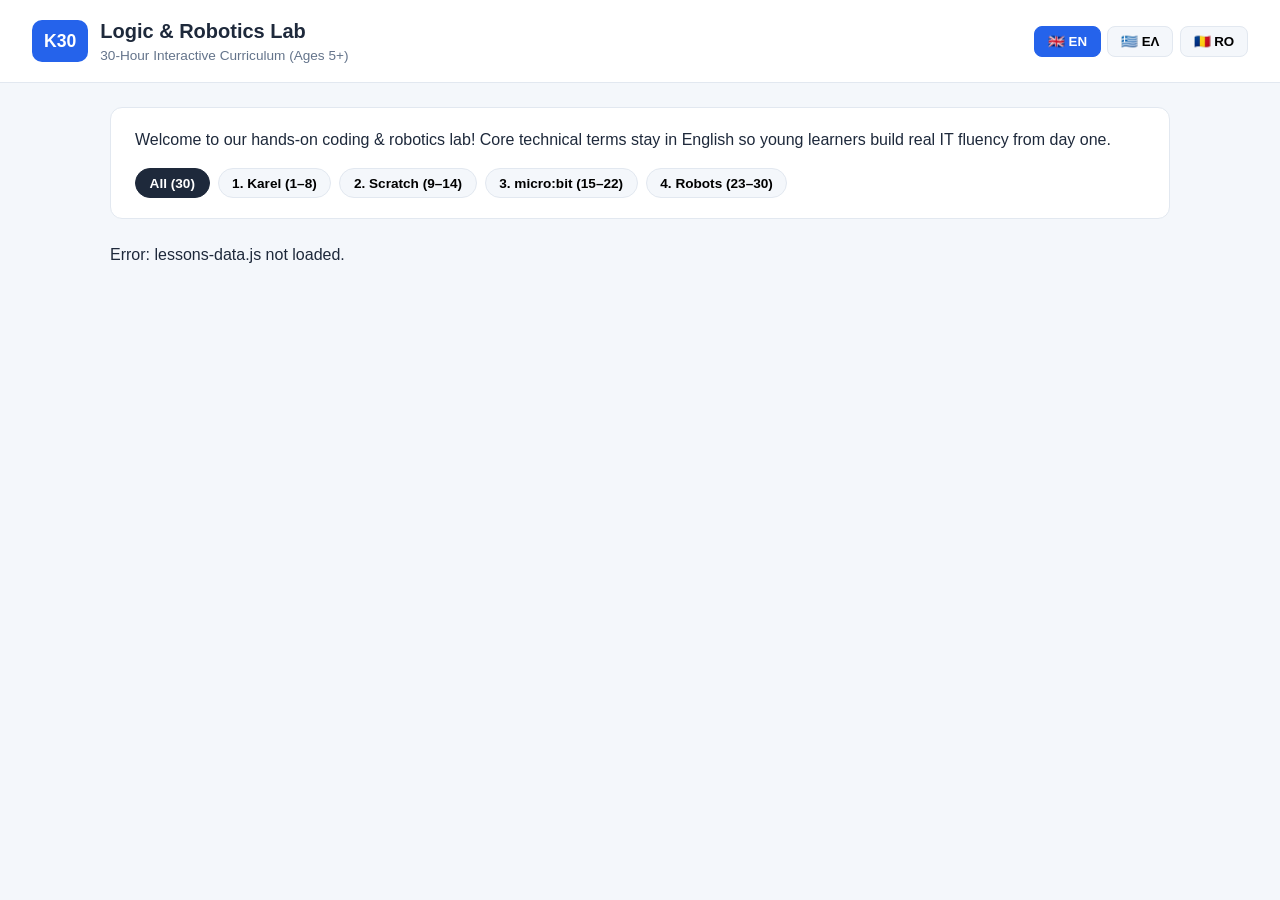
==== index.html @ c2971883 "Fix HTML entity encoding in index.html" ====
<!DOCTYPE html>
<html lang="en">
<head>
  <meta charset="UTF-8">
  <meta name="viewport" content="width=device-width, initial-scale=1.0">
  <meta name="robots" content="noindex, nofollow">
  <title>LAB-K30 | Logic & Robotics Modules</title>
  <link rel="stylesheet" href="style.css">
</head>
<body>
  <header class="topbar">
    <div class="brand">
      <span class="logo-badge">K30</span>
      <div>
        <h1 id="site-title">Logic & Robotics Lab</h1>
        <p id="site-subtitle">30-Hour Interactive Curriculum (Ages 5+)</p>
      </div>
    </div>
    <div class="lang-switcher" role="group" aria-label="Language Switcher">
      <button class="lang-btn active" data-lang="en" onclick="setLanguage('en')">🇬🇧 EN</button>
      <button class="lang-btn" data-lang="el" onclick="setLanguage('el')">🇬🇷 ΕΛ</button>
      <button class="lang-btn" data-lang="ro" onclick="setLanguage('ro')">🇷🇴 RO</button>
    </div>
  </header>

  <main class="container">
    <section class="intro-banner">
      <p id="intro-text">
        Welcome to our hands-on coding & robotics lab! Core technical terms stay in English so young learners build real IT fluency from day one.
      </p>
      <div class="module-filters">
        <button class="filter-btn active" onclick="filterModule('all', this)" id="btn-all">All (30)</button>
        <button class="filter-btn" onclick="filterModule(1, this)">1. Karel (1–8)</button>
        <button class="filter-btn" onclick="filterModule(2, this)">2. Scratch (9–14)</button>
        <button class="filter-btn" onclick="filterModule(3, this)">3. micro:bit (15–22)</button>
        <button class="filter-btn" onclick="filterModule(4, this)">4. Robots (23–30)</button>
      </div>
    </section>

    <section id="lessons-grid" class="lessons-grid"></section>
  </main>

  <!-- Modal pentru detalii lecție & script video -->
  <div id="lesson-modal" class="modal hidden" onclick="closeModalOnBackdrop(event)">
    <div class="modal-content">
      <button class="close-btn" onclick="closeModal()">&times;</button>
      <span id="modal-badge" class="badge">Module 1</span>
      <h2 id="modal-title">Lesson Title</h2>
      <p id="modal-desc" class="modal-desc"></p>
      
      <div class="levels-box">
        <div class="level-card explorer">
          <h4 id="lbl-explorer">Explorer (Ages 5–7)</h4>
          <p id="modal-explorer"></p>
        </div>
        <div class="level-card builder">
          <h4 id="lbl-builder">Builder (Ages 8+)</h4>
          <p id="modal-builder"></p>
        </div>
      </div>

      <div class="video-box">
        <h4 id="lbl-video">60-Sec Video Preview</h4>
        <div id="modal-video-placeholder" class="video-placeholder">
          Video preview will appear here once uploaded.
        </div>
      </div>
    </div>
  </div>

  <script src="app.js"></script>
</body>
</html>
---- style.css ----
:root {
  --bg: #f4f7fb;
  --surface: #ffffff;
  --primary: #2563eb;
  --primary-dark: #1d4ed8;
  --text: #1e293b;
  --muted: #64748b;
  --border: #e2e8f0;
  --explorer-bg: #ecfdf5;
  --explorer-border: #10b981;
  --builder-bg: #eff6ff;
  --builder-border: #3b82f6;
}

* { box-sizing: border-box; margin: 0; padding: 0; }

body {
  font-family: -apple-system, BlinkMacSystemFont, "Segoe UI", Roboto, sans-serif;
  background: var(--bg);
  color: var(--text);
  line-height: 1.5;
}

.topbar {
  background: var(--surface);
  border-bottom: 1px solid var(--border);
  padding: 1rem 2rem;
  display: flex;
  justify-content: space-between;
  align-items: center;
  flex-wrap: wrap;
  gap: 1rem;
  position: sticky;
  top: 0;
  z-index: 10;
}

.brand { display: flex; align-items: center; gap: 0.75rem; }

.logo-badge {
  background: var(--primary);
  color: #fff;
  font-weight: 800;
  padding: 0.5rem 0.75rem;
  border-radius: 10px;
  font-size: 1.1rem;
}

.brand h1 { font-size: 1.25rem; }
.brand p { font-size: 0.85rem; color: var(--muted); }

.lang-switcher { display: flex; gap: 0.4rem; }

.lang-btn {
  border: 1px solid var(--border);
  background: var(--bg);
  padding: 0.45rem 0.8rem;
  border-radius: 8px;
  font-weight: 600;
  cursor: pointer;
  transition: all 0.15s ease;
}

.lang-btn.active, .lang-btn:hover {
  background: var(--primary);
  color: #fff;
  border-color: var(--primary);
}

.container { max-width: 1100px; margin: 1.5rem auto; padding: 0 1.25rem; }

.intro-banner {
  background: var(--surface);
  padding: 1.25rem 1.5rem;
  border-radius: 12px;
  border: 1px solid var(--border);
  margin-bottom: 1.5rem;
}

.module-filters {
  display: flex;
  gap: 0.5rem;
  flex-wrap: wrap;
  margin-top: 1rem;
}

.filter-btn {
  border: 1px solid var(--border);
  background: var(--bg);
  padding: 0.4rem 0.85rem;
  border-radius: 20px;
  font-size: 0.85rem;
  font-weight: 600;
  cursor: pointer;
}

.filter-btn.active {
  background: var(--text);
  color: #fff;
  border-color: var(--text);
}

.lessons-grid {
  display: grid;
  grid-template-columns: repeat(auto-fill, minmax(290px, 1fr));
  gap: 1rem;
}

.lesson-card {
  background: var(--surface);
  border: 1px solid var(--border);
  border-radius: 12px;
  padding: 1.2rem;
  cursor: pointer;
  transition: transform 0.15s ease, box-shadow 0.15s ease;
  display: flex;
  flex-direction: column;
  justify-content: space-between;
}

.lesson-card:hover {
  transform: translateY(-2px);
  box-shadow: 0 6px 16px rgba(15, 23, 42, 0.06);
  border-color: var(--primary);
}

.card-top {
  display: flex;
  justify-content: space-between;
  align-items: center;
  margin-bottom: 0.6rem;
}

.lesson-num { font-weight: 800; color: var(--primary); font-size: 0.9rem; }

.badge {
  font-size: 0.75rem;
  font-weight: 700;
  padding: 0.2rem 0.6rem;
  border-radius: 12px;
  background: #e0e7ff;
  color: #3730a3;
}

.lesson-card h3 { font-size: 1.05rem; margin-bottom: 0.4rem; }
.lesson-card p { font-size: 0.88rem; color: var(--muted); }

.modal {
  position: fixed;
  inset: 0;
  background: rgba(15, 23, 42, 0.55);
  display: flex;
  align-items: center;
  justify-content: center;
  padding: 1rem;
  z-index: 50;
}

.modal.hidden { display: none; }

.modal-content {
  background: var(--surface);
  max-width: 620px;
  width: 100%;
  border-radius: 16px;
  padding: 1.75rem;
  position: relative;
  max-height: 90vh;
  overflow-y: auto;
}

.close-btn {
  position: absolute;
  top: 1rem;
  right: 1.25rem;
  font-size: 1.6rem;
  background: none;
  border: none;
  cursor: pointer;
  color: var(--muted);
}

.modal-content h2 { margin: 0.5rem 0; font-size: 1.35rem; }
.modal-desc { color: var(--muted); margin-bottom: 1.2rem; }

.levels-box {
  display: grid;
  grid-template-columns: 1fr 1fr;
  gap: 0.85rem;
  margin-bottom: 1.2rem;
}

@media (max-width: 560px) { .levels-box { grid-template-columns: 1fr; } }

.level-card {
  padding: 0.9rem;
  border-radius: 10px;
  border-left: 4px solid;
  font-size: 0.88rem;
}

.level-card h4 { margin-bottom: 0.35rem; }
.explorer { background: var(--explorer-bg); border-color: var(--explorer-border); }
.builder { background: var(--builder-bg); border-color: var(--builder-border); }

.video-box h4 { margin-bottom: 0.5rem; font-size: 0.95rem; }
.video-placeholder {
  background: #0f172a;
  color: #94a3b8;
  padding: 2rem 1rem;
  border-radius: 10px;
  text-align: center;
  font-size: 0.9rem;
}
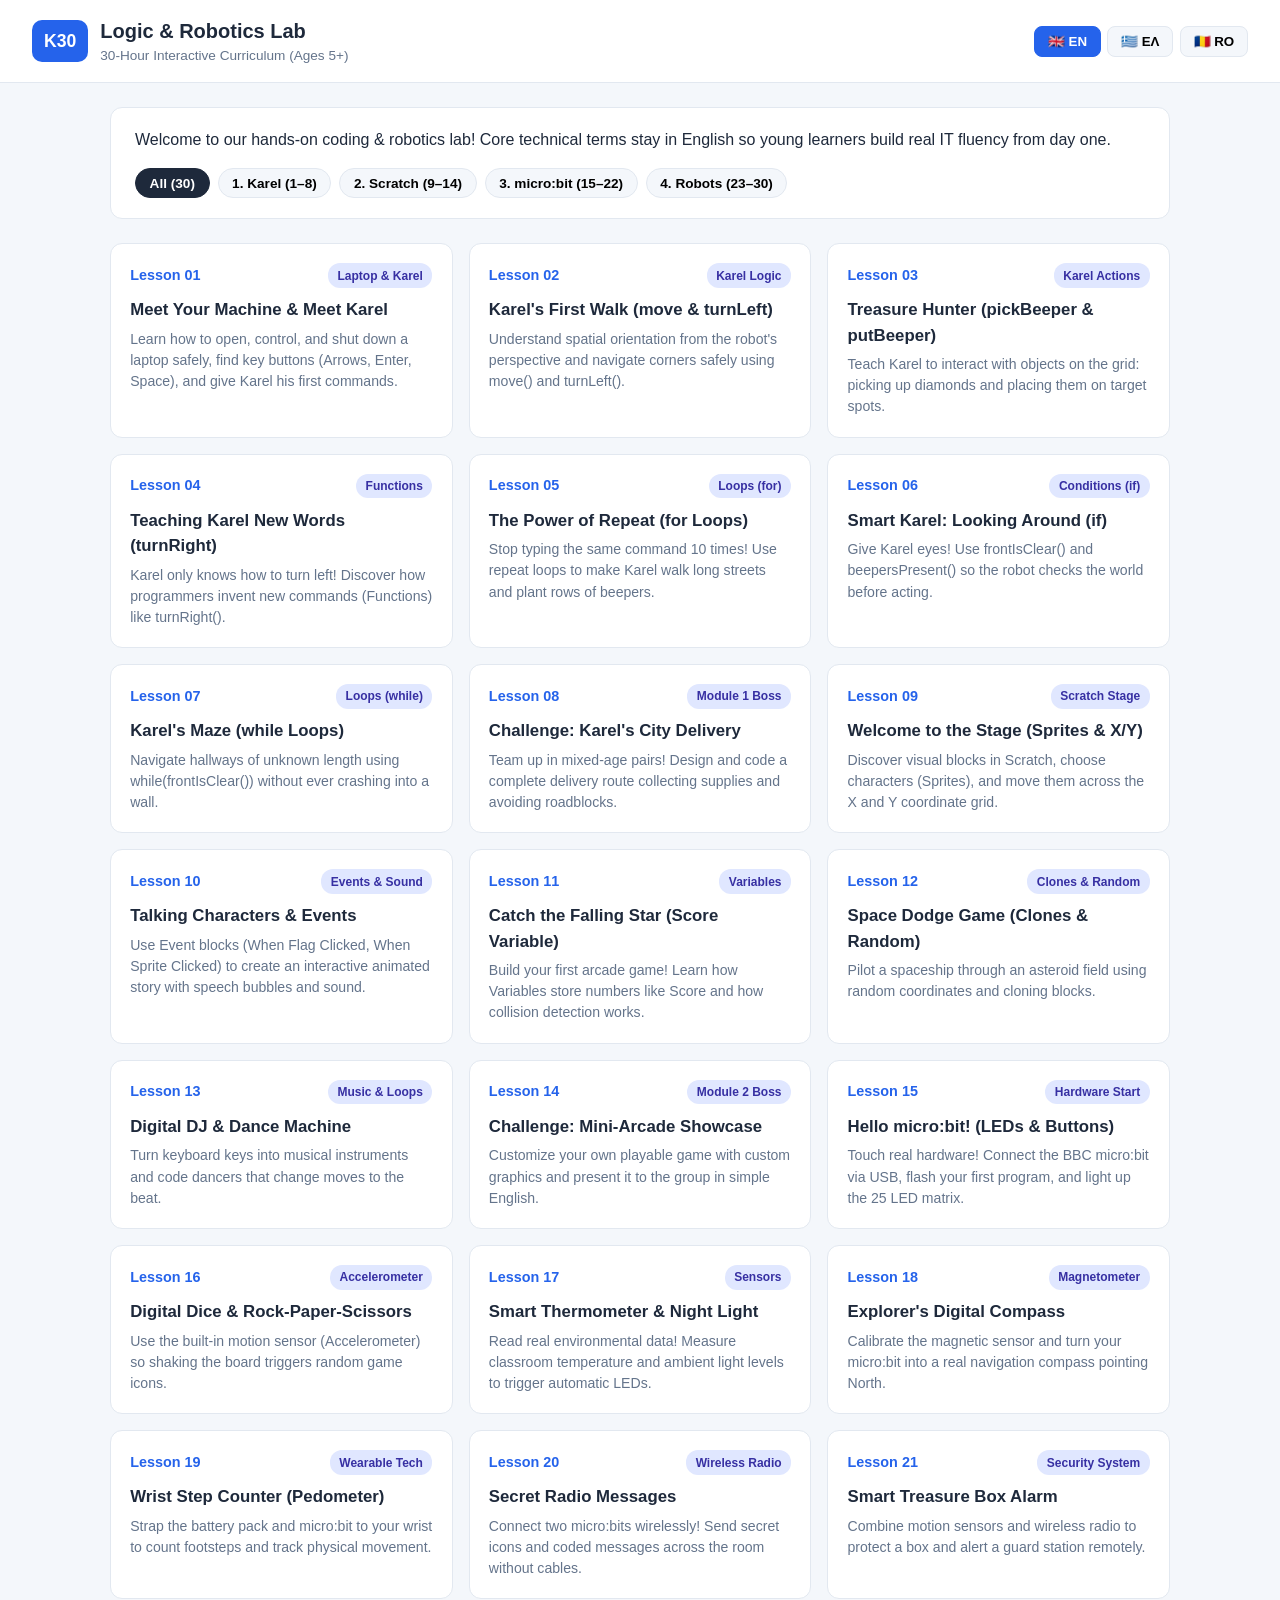
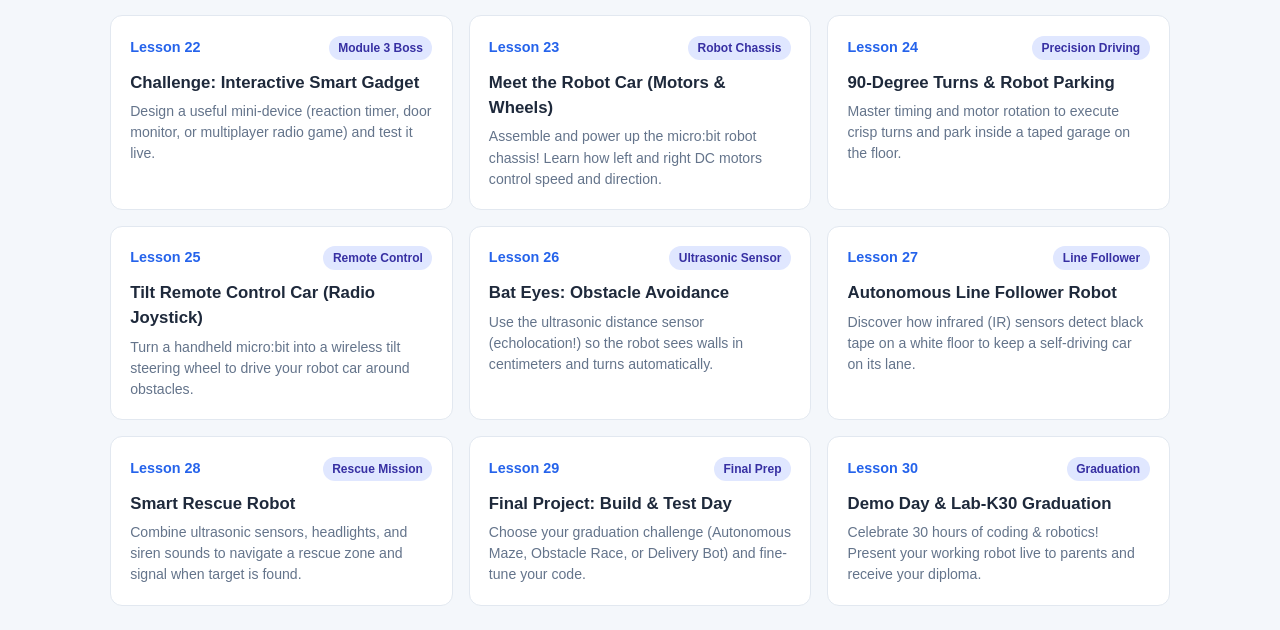
==== commit 12dbeec4: "Include lessons-data.js and update script tags Added a new script for lessons data and ensured the e" ====
--- a/index.html
+++ b/index.html
@@ -68,6 +68,7 @@
     </div>
   </div>
 
-  <script src="app.js"></script>
+<script src="lessons-data.js"></script>
+<script src="app.js"></script>
 </body>
 </html>
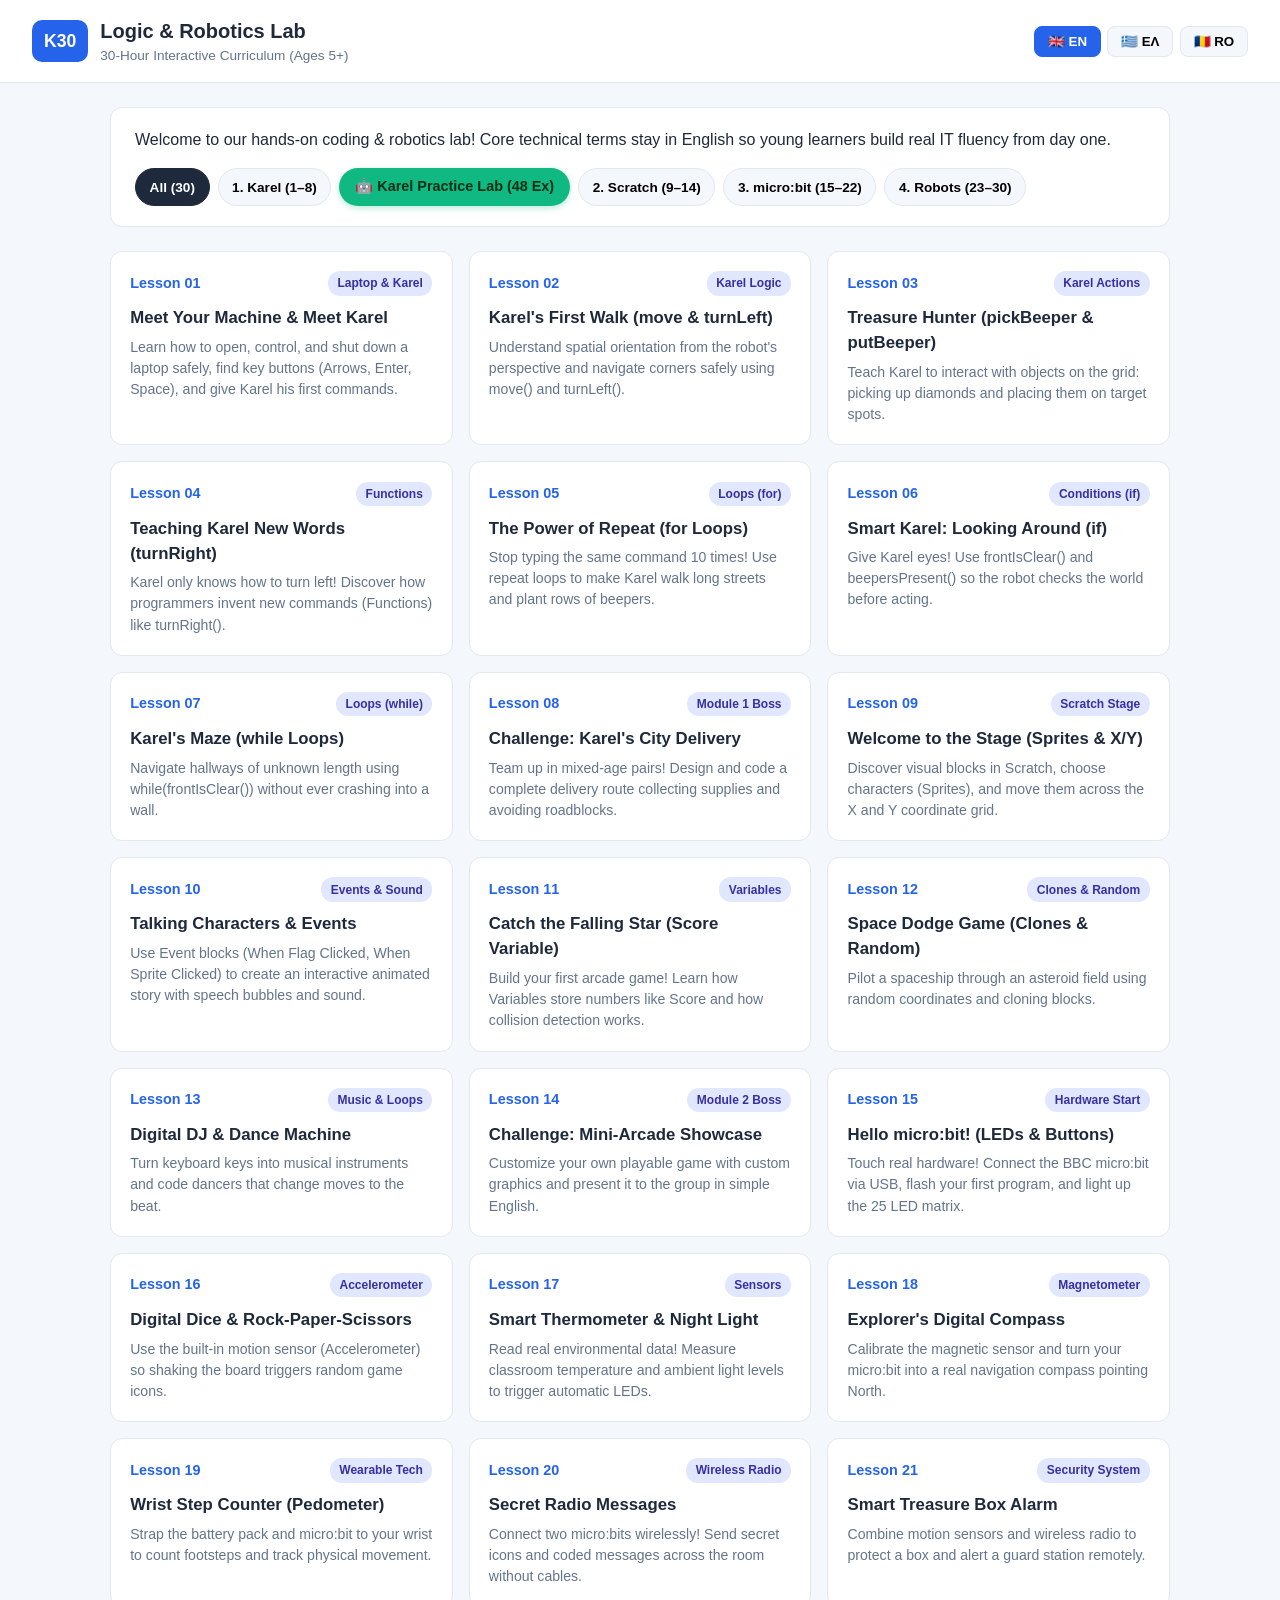
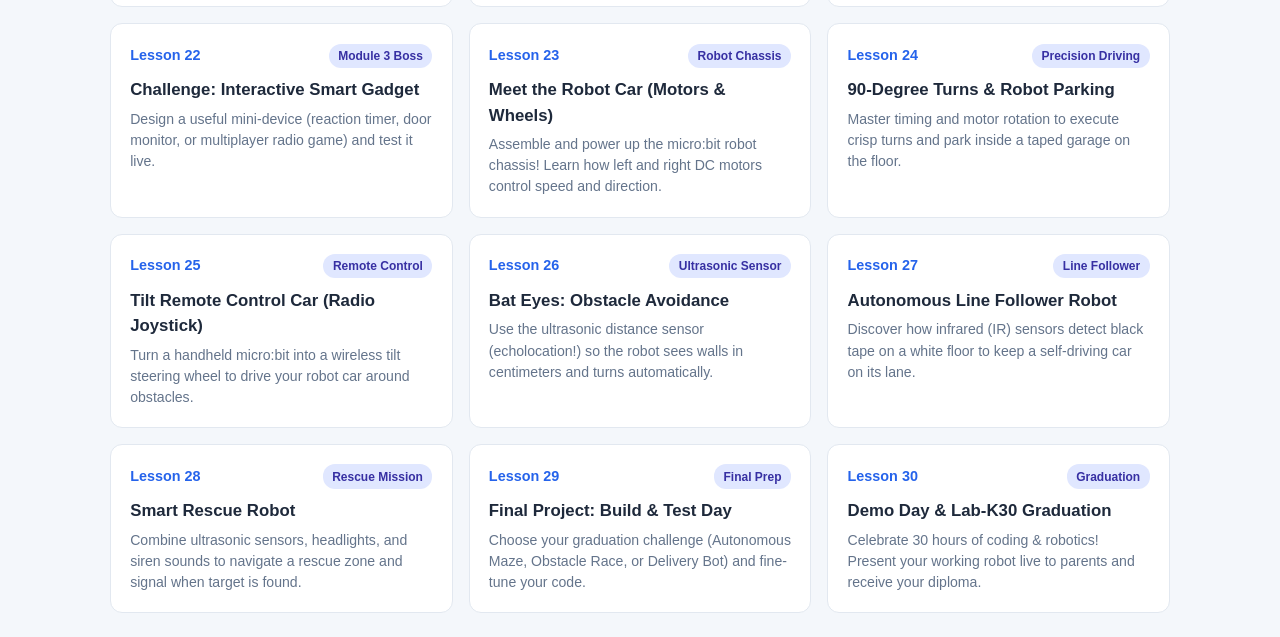
==== commit e7e3a286: "Fix HTML structure and add Karel Practice Lab link" ====
--- a/index.html
+++ b/index.html
@@ -31,6 +31,9 @@
       <div class="module-filters">
         <button class="filter-btn active" onclick="filterModule('all', this)" id="btn-all">All (30)</button>
         <button class="filter-btn" onclick="filterModule(1, this)">1. Karel (1–8)</button>
+        <a href="karel-lab.html?lesson=1" target="_blank" style="display:inline-flex;align-items:center;gap:6px;padding:8px 16px;border-radius:999px;background:#10b981;color:#052e16;font-weight:700;font-size:0.9rem;text-decoration:none;box-shadow:0 2px 6px rgba(16,185,129,0.3);">
+  🤖 Karel Practice Lab (48 Ex)
+</a>
         <button class="filter-btn" onclick="filterModule(2, this)">2. Scratch (9–14)</button>
         <button class="filter-btn" onclick="filterModule(3, this)">3. micro:bit (15–22)</button>
         <button class="filter-btn" onclick="filterModule(4, this)">4. Robots (23–30)</button>
@@ -60,15 +63,57 @@
       </div>
 
       <div class="video-box">
-        <h4 id="lbl-video">60-Sec Video Preview</h4>
-        <div id="modal-video-placeholder" class="video-placeholder">
-          Video preview will appear here once uploaded.
+        <div class="demo-header">
+          <h4 id="lbl-video">Lesson Preview</h4>
+          <button class="replay-btn" onclick="replayLessonDemo()">▶ Replay</button>
         </div>
+        <div class="karel-stage">
+          <div id="karel-grid" class="karel-grid"></div>
+          <div id="karel-caption" class="karel-caption">Ready!</div>
+        </div>
+        <div id="karel-code-box" class="karel-code-box"></div>
       </div>
     </div>
   </div>
 
 <script src="lessons-data.js"></script>
+<script src="demos-data.js"></script>
 <script src="app.js"></script>
+<script>
+  // Leagă butonul către simulatorul Karel (6 exerciții) la click pe cardurile Lecțiilor 1–8
+  document.addEventListener('click', function (e) {
+    // Dacă s-a dat click chiar pe butonul nostru, lasă link-ul să se deschidă
+    if (e.target.closest('#karel-lab-launch-btn')) return;
+
+    setTimeout(() => {
+      const replayBtn = Array.from(document.querySelectorAll('button')).find(
+        btn => btn.textContent && btn.textContent.includes('Replay')
+      );
+      if (!replayBtn) return;
+
+      const modal = replayBtn.closest('div')?.parentElement;
+      if (!modal) return;
+
+      const text = modal.innerText || '';
+      const match = text.match(/(?:Lesson|Lecția|Μάθημα)\s*0?([1-8])\b/i);
+      const lessonNum = match ? parseInt(match[1], 10) : null;
+
+      let link = document.getElementById('karel-lab-launch-btn');
+      if (lessonNum && lessonNum >= 1 && lessonNum <= 8) {
+        if (!link) {
+          link = document.createElement('a');
+          link.id = 'karel-lab-launch-btn';
+          link.target = '_blank';
+          link.style.cssText = 'display:block;margin:14px auto 4px auto;padding:12px 18px;background:#10b981;color:#ffffff;font-weight:700;font-size:0.98rem;text-align:center;border-radius:10px;text-decoration:none;';
+          replayBtn.parentElement.parentElement.appendChild(link);
+        }
+        link.href = `karel-lab.html?lesson=${lessonNum}`;
+        link.textContent = `🤖 Open Interactive Karel Lab • Lesson ${lessonNum} (6 Exercises)`;
+      } else if (link) {
+        link.remove();
+      }
+    }, 80);
+  });
+</script> 
 </body>
 </html>
--- a/style.css
+++ b/style.css
@@ -211,4 +211,102 @@
   border-radius: 10px;
   text-align: center;
   font-size: 0.9rem;
-}+}
+.demo-header {
+  display: flex;
+  justify-content: space-between;
+  align-items: center;
+  margin-bottom: 0.6rem;
+}
+
+.replay-btn {
+  background: var(--primary);
+  color: #fff;
+  border: none;
+  padding: 0.35rem 0.85rem;
+  border-radius: 8px;
+  font-weight: 700;
+  font-size: 0.85rem;
+  cursor: pointer;
+}
+
+.replay-btn:hover { background: var(--primary-dark); }
+
+.karel-stage {
+  background: #0f172a;
+  border-radius: 12px 12px 0 0;
+  padding: 1rem;
+  display: flex;
+  flex-direction: column;
+  align-items: center;
+  gap: 0.65rem;
+}
+
+.karel-grid {
+  display: grid;
+  grid-template-columns: repeat(5, 48px);
+  grid-template-rows: repeat(5, 48px);
+  gap: 4px;
+  background: #1e293b;
+  padding: 6px;
+  border-radius: 10px;
+}
+
+.grid-cell {
+  width: 48px;
+  height: 48px;
+  background: #334155;
+  border-radius: 6px;
+  display: flex;
+  align-items: center;
+  justify-content: center;
+  font-size: 1.35rem;
+  position: relative;
+}
+
+.grid-cell.wall {
+  background: #64748b;
+  box-shadow: inset 0 0 0 2px #475569;
+}
+
+.grid-cell.goal {
+  background: #064e3b;
+  border: 2px dashed #10b981;
+}
+
+.karel-sprite {
+  width: 40px;
+  height: 40px;
+  object-fit: contain;
+  transition: transform 0.25s ease;
+  z-index: 2;
+}
+
+.karel-caption {
+  color: #38bdf8;
+  font-size: 0.88rem;
+  font-weight: 600;
+  min-height: 1.3rem;
+}
+
+.karel-code-box {
+  background: #020617;
+  color: #94a3b8;
+  font-family: "Consolas", "Courier New", monospace;
+  font-size: 0.9rem;
+  padding: 0.75rem 1rem;
+  border-radius: 0 0 12px 12px;
+  border-top: 1px solid #1e293b;
+}
+
+.code-line {
+  padding: 0.25rem 0.6rem;
+  border-radius: 6px;
+  transition: background 0.2s ease, color 0.2s ease;
+}
+
+.code-line.active {
+  background: #1d4ed8;
+  color: #ffffff;
+  font-weight: 700;
+}
